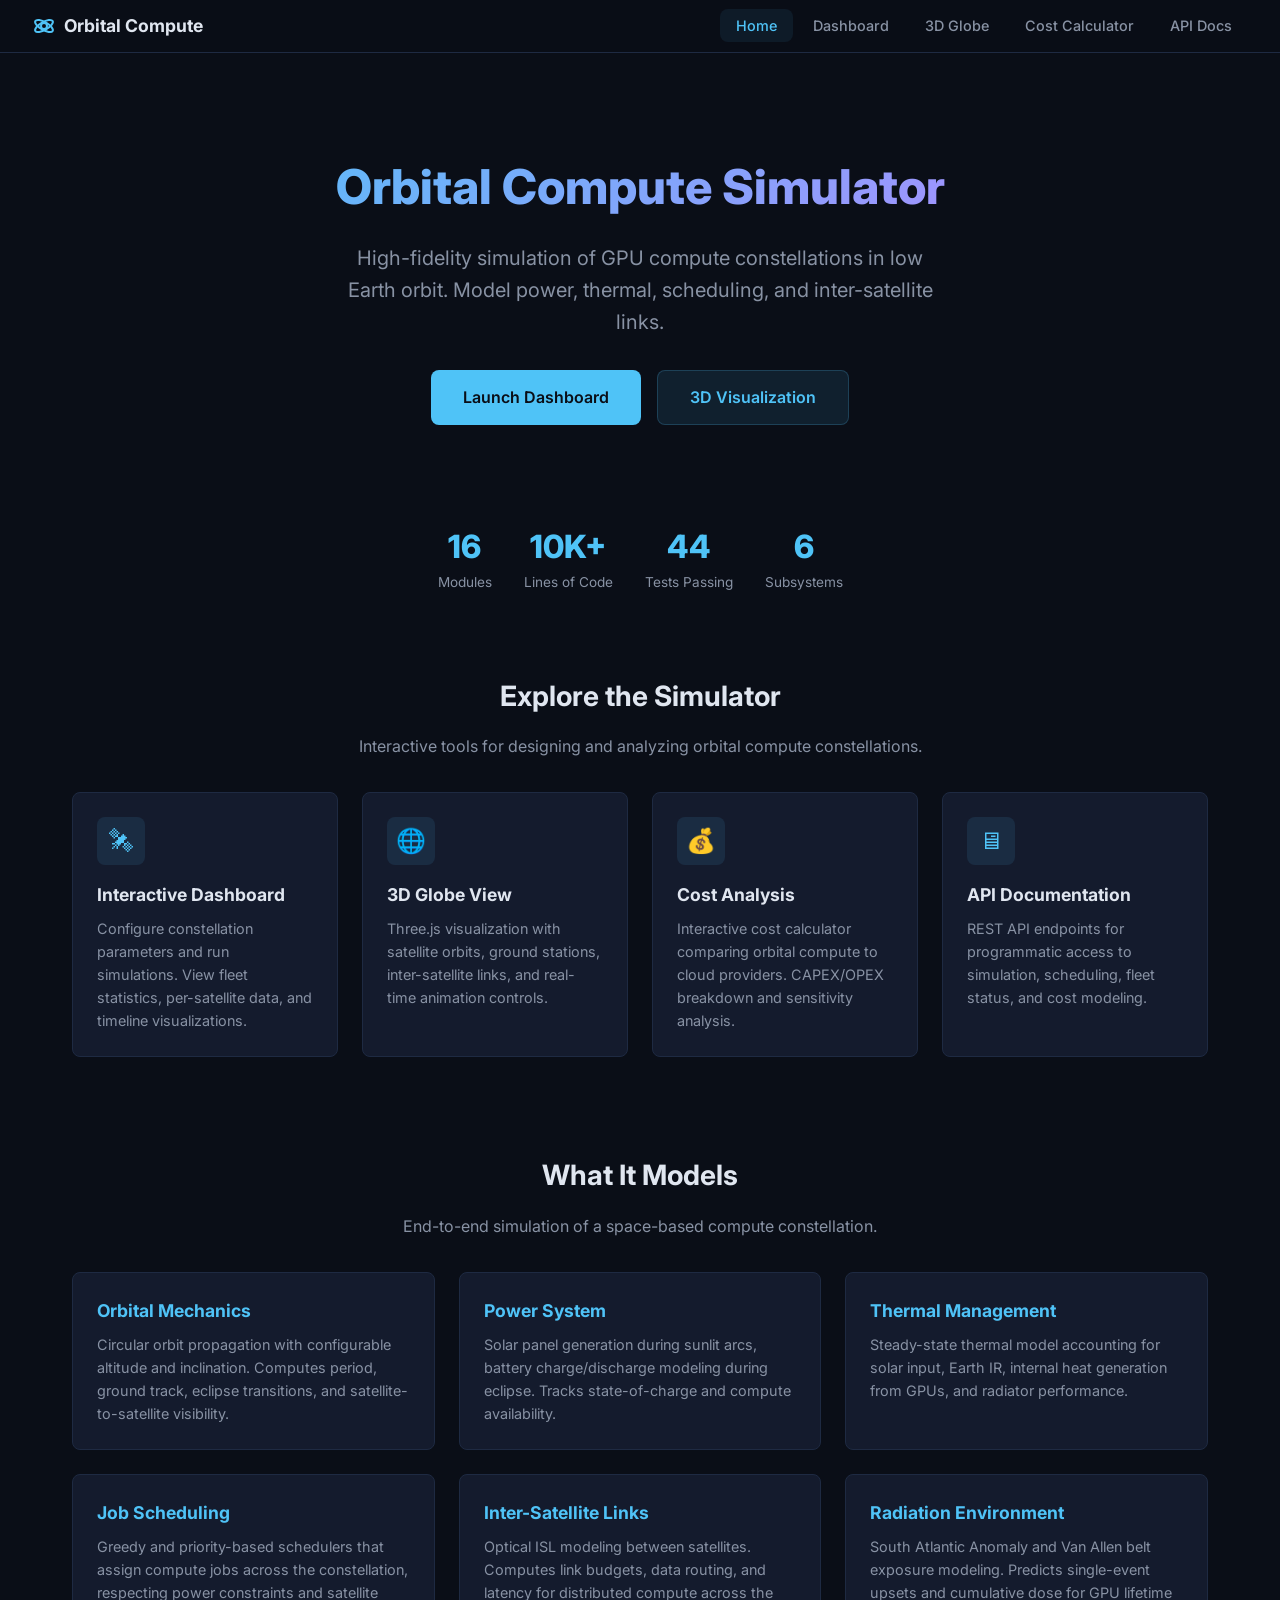
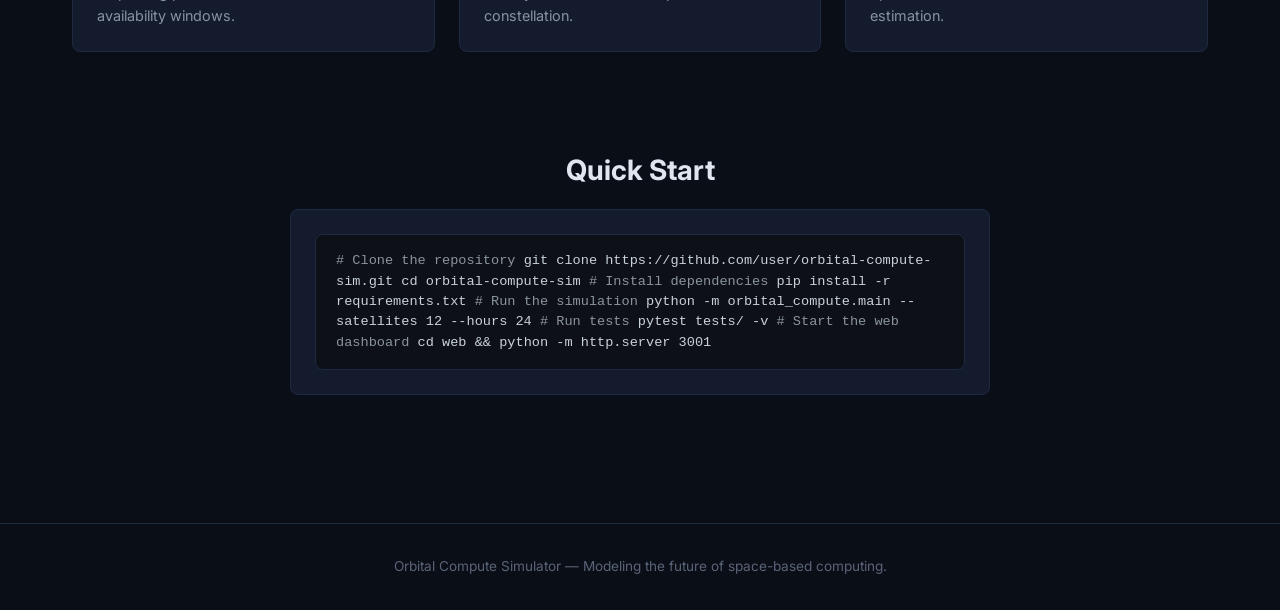
==== web/index.html @ 94889fdb "Add web app: dashboard, 3D globe, cost calculator, landing page Full browser-based web app with: - L" ====
<!DOCTYPE html>
<html lang="en">
<head>
  <meta charset="UTF-8">
  <meta name="viewport" content="width=device-width, initial-scale=1.0">
  <title>Orbital Compute Simulator</title>
  <link rel="stylesheet" href="css/style.css">
  <link rel="preconnect" href="https://fonts.googleapis.com">
  <link href="https://fonts.googleapis.com/css2?family=Inter:wght@400;500;600;700;800&display=swap" rel="stylesheet">
</head>
<body>
  <nav class="navbar">
    <a href="index.html" class="nav-brand">
      <svg viewBox="0 0 24 24" fill="none" stroke="#4fc3f7" stroke-width="2"><circle cx="12" cy="12" r="3"/><ellipse cx="12" cy="12" rx="10" ry="4" transform="rotate(-30 12 12)"/><ellipse cx="12" cy="12" rx="10" ry="4" transform="rotate(30 12 12)"/></svg>
      Orbital Compute
    </a>
    <button class="nav-toggle" onclick="document.querySelector('.nav-links').classList.toggle('open')">&#9776;</button>
    <ul class="nav-links">
      <li><a href="index.html" class="active">Home</a></li>
      <li><a href="dashboard.html">Dashboard</a></li>
      <li><a href="globe.html">3D Globe</a></li>
      <li><a href="cost.html">Cost Calculator</a></li>
      <li><a href="api-docs.html">API Docs</a></li>
    </ul>
  </nav>

  <main class="container">
    <section class="hero">
      <h1>Orbital Compute Simulator</h1>
      <p class="tagline">High-fidelity simulation of GPU compute constellations in low Earth orbit. Model power, thermal, scheduling, and inter-satellite links.</p>
      <div style="display:flex;gap:1rem;justify-content:center;flex-wrap:wrap">
        <a href="dashboard.html" class="btn btn-primary btn-lg">Launch Dashboard</a>
        <a href="globe.html" class="btn btn-secondary btn-lg">3D Visualization</a>
      </div>
    </section>

    <section class="stats-row">
      <div class="stat-item">
        <div class="stat-value">16</div>
        <div class="stat-label">Modules</div>
      </div>
      <div class="stat-item">
        <div class="stat-value">10K+</div>
        <div class="stat-label">Lines of Code</div>
      </div>
      <div class="stat-item">
        <div class="stat-value">44</div>
        <div class="stat-label">Tests Passing</div>
      </div>
      <div class="stat-item">
        <div class="stat-value">6</div>
        <div class="stat-label">Subsystems</div>
      </div>
    </section>

    <section class="section">
      <h2 class="section-title">Explore the Simulator</h2>
      <p class="section-subtitle">Interactive tools for designing and analyzing orbital compute constellations.</p>
      <div class="card-grid">
        <a href="dashboard.html" class="card" style="text-decoration:none">
          <div class="card-icon">&#128752;</div>
          <h3>Interactive Dashboard</h3>
          <p>Configure constellation parameters and run simulations. View fleet statistics, per-satellite data, and timeline visualizations.</p>
        </a>
        <a href="globe.html" class="card" style="text-decoration:none">
          <div class="card-icon">&#127760;</div>
          <h3>3D Globe View</h3>
          <p>Three.js visualization with satellite orbits, ground stations, inter-satellite links, and real-time animation controls.</p>
        </a>
        <a href="cost.html" class="card" style="text-decoration:none">
          <div class="card-icon">&#128176;</div>
          <h3>Cost Analysis</h3>
          <p>Interactive cost calculator comparing orbital compute to cloud providers. CAPEX/OPEX breakdown and sensitivity analysis.</p>
        </a>
        <a href="api-docs.html" class="card" style="text-decoration:none">
          <div class="card-icon">&#128421;</div>
          <h3>API Documentation</h3>
          <p>REST API endpoints for programmatic access to simulation, scheduling, fleet status, and cost modeling.</p>
        </a>
      </div>
    </section>

    <section class="section">
      <h2 class="section-title">What It Models</h2>
      <p class="section-subtitle">End-to-end simulation of a space-based compute constellation.</p>
      <div class="card-grid" style="grid-template-columns: repeat(auto-fit, minmax(300px, 1fr))">
        <div class="card">
          <h3 style="color:var(--accent)">Orbital Mechanics</h3>
          <p>Circular orbit propagation with configurable altitude and inclination. Computes period, ground track, eclipse transitions, and satellite-to-satellite visibility.</p>
        </div>
        <div class="card">
          <h3 style="color:var(--accent)">Power System</h3>
          <p>Solar panel generation during sunlit arcs, battery charge/discharge modeling during eclipse. Tracks state-of-charge and compute availability.</p>
        </div>
        <div class="card">
          <h3 style="color:var(--accent)">Thermal Management</h3>
          <p>Steady-state thermal model accounting for solar input, Earth IR, internal heat generation from GPUs, and radiator performance.</p>
        </div>
        <div class="card">
          <h3 style="color:var(--accent)">Job Scheduling</h3>
          <p>Greedy and priority-based schedulers that assign compute jobs across the constellation, respecting power constraints and satellite availability windows.</p>
        </div>
        <div class="card">
          <h3 style="color:var(--accent)">Inter-Satellite Links</h3>
          <p>Optical ISL modeling between satellites. Computes link budgets, data routing, and latency for distributed compute across the constellation.</p>
        </div>
        <div class="card">
          <h3 style="color:var(--accent)">Radiation Environment</h3>
          <p>South Atlantic Anomaly and Van Allen belt exposure modeling. Predicts single-event upsets and cumulative dose for GPU lifetime estimation.</p>
        </div>
      </div>
    </section>

    <section class="section">
      <h2 class="section-title">Quick Start</h2>
      <div class="card" style="max-width:700px;margin:0 auto">
        <div class="code-block"><span class="comment"># Clone the repository</span>
git clone https://github.com/user/orbital-compute-sim.git
cd orbital-compute-sim

<span class="comment"># Install dependencies</span>
pip install -r requirements.txt

<span class="comment"># Run the simulation</span>
python -m orbital_compute.main --satellites 12 --hours 24

<span class="comment"># Run tests</span>
pytest tests/ -v

<span class="comment"># Start the web dashboard</span>
cd web && python -m http.server 3001</div>
      </div>
    </section>
  </main>

  <footer class="footer">
    Orbital Compute Simulator &mdash; Modeling the future of space-based computing.
  </footer>
</body>
</html>
---- web/css/style.css ----
/* === Orbital Compute Simulator — Shared Styles === */

:root {
  --bg-primary: #0a0e17;
  --bg-card: #141b2d;
  --bg-card-hover: #1a2340;
  --accent: #4fc3f7;
  --accent-dim: #2196f3;
  --text-primary: #e0e6f0;
  --text-secondary: #8892a4;
  --text-muted: #5a6478;
  --border: #1e2a42;
  --success: #66bb6a;
  --warning: #ffa726;
  --danger: #ef5350;
  --radius: 8px;
  --shadow: 0 4px 24px rgba(0,0,0,0.3);
  --font: 'Inter', -apple-system, BlinkMacSystemFont, 'Segoe UI', Roboto, sans-serif;
  --font-mono: 'JetBrains Mono', 'Fira Code', 'Consolas', monospace;
}

*, *::before, *::after { box-sizing: border-box; margin: 0; padding: 0; }

html { font-size: 16px; scroll-behavior: smooth; }

body {
  font-family: var(--font);
  background: var(--bg-primary);
  color: var(--text-primary);
  line-height: 1.6;
  min-height: 100vh;
}

a { color: var(--accent); text-decoration: none; }
a:hover { text-decoration: underline; }

/* === Navigation === */
.navbar {
  display: flex;
  align-items: center;
  justify-content: space-between;
  padding: 0.75rem 2rem;
  background: rgba(10, 14, 23, 0.95);
  border-bottom: 1px solid var(--border);
  position: sticky;
  top: 0;
  z-index: 100;
  backdrop-filter: blur(12px);
}

.nav-brand {
  display: flex;
  align-items: center;
  gap: 0.5rem;
  font-weight: 700;
  font-size: 1.1rem;
  color: var(--text-primary);
}

.nav-brand svg { width: 24px; height: 24px; }

.nav-links {
  display: flex;
  gap: 0.25rem;
  list-style: none;
}

.nav-links a {
  padding: 0.5rem 1rem;
  border-radius: var(--radius);
  color: var(--text-secondary);
  font-size: 0.9rem;
  font-weight: 500;
  transition: all 0.2s;
}

.nav-links a:hover, .nav-links a.active {
  color: var(--accent);
  background: rgba(79, 195, 247, 0.08);
  text-decoration: none;
}

.nav-toggle { display: none; background: none; border: none; color: var(--text-primary); font-size: 1.5rem; cursor: pointer; }

/* === Layout === */
.container { max-width: 1200px; margin: 0 auto; padding: 2rem; }
.container-wide { max-width: 1400px; margin: 0 auto; padding: 2rem; }

/* === Hero === */
.hero {
  text-align: center;
  padding: 4rem 2rem;
}

.hero h1 {
  font-size: 3rem;
  font-weight: 800;
  background: linear-gradient(135deg, var(--accent), #b388ff);
  -webkit-background-clip: text;
  -webkit-text-fill-color: transparent;
  background-clip: text;
  margin-bottom: 1rem;
}

.hero .tagline {
  font-size: 1.25rem;
  color: var(--text-secondary);
  max-width: 600px;
  margin: 0 auto 2rem;
}

/* === Cards === */
.card {
  background: var(--bg-card);
  border: 1px solid var(--border);
  border-radius: var(--radius);
  padding: 1.5rem;
  transition: all 0.2s;
}

.card:hover {
  background: var(--bg-card-hover);
  border-color: rgba(79, 195, 247, 0.2);
  box-shadow: var(--shadow);
}

.card-grid {
  display: grid;
  grid-template-columns: repeat(auto-fit, minmax(260px, 1fr));
  gap: 1.5rem;
}

.card h3 {
  font-size: 1.1rem;
  margin-bottom: 0.5rem;
  color: var(--text-primary);
}

.card p {
  color: var(--text-secondary);
  font-size: 0.9rem;
}

.card-icon {
  width: 48px;
  height: 48px;
  border-radius: var(--radius);
  background: rgba(79, 195, 247, 0.1);
  display: flex;
  align-items: center;
  justify-content: center;
  margin-bottom: 1rem;
  font-size: 1.5rem;
}

/* === Stats Row === */
.stats-row {
  display: flex;
  gap: 2rem;
  justify-content: center;
  flex-wrap: wrap;
  margin: 2rem 0;
}

.stat-item {
  text-align: center;
}

.stat-value {
  font-size: 2rem;
  font-weight: 800;
  color: var(--accent);
}

.stat-label {
  font-size: 0.85rem;
  color: var(--text-secondary);
}

/* === Section === */
.section {
  padding: 3rem 0;
}

.section-title {
  font-size: 1.75rem;
  font-weight: 700;
  margin-bottom: 1rem;
  text-align: center;
}

.section-subtitle {
  color: var(--text-secondary);
  text-align: center;
  margin-bottom: 2rem;
  max-width: 600px;
  margin-left: auto;
  margin-right: auto;
}

/* === Buttons === */
.btn {
  display: inline-flex;
  align-items: center;
  gap: 0.5rem;
  padding: 0.65rem 1.5rem;
  border-radius: var(--radius);
  font-weight: 600;
  font-size: 0.9rem;
  border: none;
  cursor: pointer;
  transition: all 0.2s;
  font-family: var(--font);
}

.btn-primary {
  background: var(--accent);
  color: #0a0e17;
}

.btn-primary:hover { background: #29b6f6; }

.btn-secondary {
  background: rgba(79, 195, 247, 0.1);
  color: var(--accent);
  border: 1px solid rgba(79, 195, 247, 0.2);
}

.btn-secondary:hover { background: rgba(79, 195, 247, 0.2); }

.btn-lg { padding: 0.85rem 2rem; font-size: 1rem; }

/* === Controls Panel === */
.controls-panel {
  background: var(--bg-card);
  border: 1px solid var(--border);
  border-radius: var(--radius);
  padding: 1.5rem;
  margin-bottom: 1.5rem;
}

.controls-grid {
  display: grid;
  grid-template-columns: repeat(auto-fit, minmax(200px, 1fr));
  gap: 1rem;
  align-items: end;
}

.control-group {
  display: flex;
  flex-direction: column;
  gap: 0.35rem;
}

.control-group label {
  font-size: 0.8rem;
  color: var(--text-secondary);
  font-weight: 600;
  text-transform: uppercase;
  letter-spacing: 0.05em;
}

.control-group input[type="range"] {
  -webkit-appearance: none;
  appearance: none;
  width: 100%;
  height: 6px;
  border-radius: 3px;
  background: var(--border);
  outline: none;
}

.control-group input[type="range"]::-webkit-slider-thumb {
  -webkit-appearance: none;
  appearance: none;
  width: 18px;
  height: 18px;
  border-radius: 50%;
  background: var(--accent);
  cursor: pointer;
}

.control-group select {
  background: var(--bg-primary);
  color: var(--text-primary);
  border: 1px solid var(--border);
  border-radius: var(--radius);
  padding: 0.5rem;
  font-family: var(--font);
  font-size: 0.9rem;
}

.control-value {
  font-size: 0.9rem;
  color: var(--accent);
  font-weight: 600;
}

/* === Tables === */
.table-wrap {
  overflow-x: auto;
  border-radius: var(--radius);
  border: 1px solid var(--border);
}

table {
  width: 100%;
  border-collapse: collapse;
  font-size: 0.85rem;
}

th {
  background: var(--bg-card);
  color: var(--text-secondary);
  font-weight: 600;
  text-transform: uppercase;
  letter-spacing: 0.05em;
  font-size: 0.75rem;
  padding: 0.75rem 1rem;
  text-align: left;
  border-bottom: 1px solid var(--border);
}

td {
  padding: 0.65rem 1rem;
  border-bottom: 1px solid var(--border);
}

tr:hover td { background: rgba(79, 195, 247, 0.03); }

/* === Code Blocks === */
.code-block {
  background: #0d1117;
  border: 1px solid var(--border);
  border-radius: var(--radius);
  padding: 1rem 1.25rem;
  font-family: var(--font-mono);
  font-size: 0.85rem;
  overflow-x: auto;
  line-height: 1.5;
  color: #c9d1d9;
}

.code-block .comment { color: #8b949e; }
.code-block .string { color: #a5d6ff; }
.code-block .keyword { color: #ff7b72; }
.code-block .number { color: #79c0ff; }

/* === Badge === */
.badge {
  display: inline-block;
  padding: 0.2rem 0.6rem;
  border-radius: 4px;
  font-size: 0.75rem;
  font-weight: 600;
}

.badge-success { background: rgba(102, 187, 106, 0.15); color: var(--success); }
.badge-warning { background: rgba(255, 167, 38, 0.15); color: var(--warning); }
.badge-danger  { background: rgba(239, 83, 80, 0.15); color: var(--danger); }
.badge-info    { background: rgba(79, 195, 247, 0.15); color: var(--accent); }

/* === Canvas Container === */
.chart-container {
  background: var(--bg-card);
  border: 1px solid var(--border);
  border-radius: var(--radius);
  padding: 1rem;
  margin-bottom: 1rem;
}

.chart-container canvas {
  width: 100%;
  height: 300px;
}

.chart-title {
  font-size: 0.85rem;
  font-weight: 600;
  color: var(--text-secondary);
  text-transform: uppercase;
  letter-spacing: 0.05em;
  margin-bottom: 0.75rem;
}

/* === Globe Container === */
#globe-container {
  width: 100%;
  height: calc(100vh - 60px);
  position: relative;
}

#globe-container canvas { display: block; }

.globe-overlay {
  position: absolute;
  top: 1rem;
  left: 1rem;
  z-index: 10;
}

.globe-info {
  position: absolute;
  bottom: 1rem;
  right: 1rem;
  z-index: 10;
  background: rgba(20, 27, 45, 0.9);
  border: 1px solid var(--border);
  border-radius: var(--radius);
  padding: 1rem;
  min-width: 220px;
  backdrop-filter: blur(8px);
}

.time-controls {
  position: absolute;
  bottom: 1rem;
  left: 50%;
  transform: translateX(-50%);
  z-index: 10;
  display: flex;
  align-items: center;
  gap: 0.75rem;
  background: rgba(20, 27, 45, 0.9);
  border: 1px solid var(--border);
  border-radius: var(--radius);
  padding: 0.75rem 1.25rem;
  backdrop-filter: blur(8px);
}

.time-controls input[type="range"] { width: 300px; }

.time-controls button {
  background: rgba(79, 195, 247, 0.15);
  border: 1px solid rgba(79, 195, 247, 0.3);
  color: var(--accent);
  border-radius: var(--radius);
  padding: 0.4rem 0.8rem;
  cursor: pointer;
  font-family: var(--font);
  font-weight: 600;
}

/* === API Docs === */
.endpoint {
  background: var(--bg-card);
  border: 1px solid var(--border);
  border-radius: var(--radius);
  margin-bottom: 1.5rem;
  overflow: hidden;
}

.endpoint-header {
  display: flex;
  align-items: center;
  gap: 0.75rem;
  padding: 1rem 1.25rem;
  border-bottom: 1px solid var(--border);
  cursor: pointer;
}

.endpoint-header:hover { background: rgba(79, 195, 247, 0.03); }

.method {
  padding: 0.25rem 0.6rem;
  border-radius: 4px;
  font-size: 0.75rem;
  font-weight: 700;
  font-family: var(--font-mono);
}

.method-get { background: rgba(102, 187, 106, 0.15); color: var(--success); }
.method-post { background: rgba(79, 195, 247, 0.15); color: var(--accent); }
.method-put { background: rgba(255, 167, 38, 0.15); color: var(--warning); }
.method-delete { background: rgba(239, 83, 80, 0.15); color: var(--danger); }

.endpoint-path {
  font-family: var(--font-mono);
  font-size: 0.9rem;
  font-weight: 600;
}

.endpoint-desc {
  color: var(--text-secondary);
  font-size: 0.85rem;
  margin-left: auto;
}

.endpoint-body {
  padding: 1.25rem;
}

/* === Footer === */
.footer {
  text-align: center;
  padding: 2rem;
  border-top: 1px solid var(--border);
  color: var(--text-muted);
  font-size: 0.85rem;
  margin-top: 3rem;
}

/* === Responsive === */
@media (max-width: 768px) {
  .navbar { padding: 0.75rem 1rem; }

  .nav-links {
    display: none;
    position: absolute;
    top: 100%;
    left: 0;
    right: 0;
    flex-direction: column;
    background: var(--bg-primary);
    border-bottom: 1px solid var(--border);
    padding: 0.5rem;
  }

  .nav-links.open { display: flex; }
  .nav-toggle { display: block; }

  .hero h1 { font-size: 2rem; }
  .hero .tagline { font-size: 1rem; }
  .container, .container-wide { padding: 1rem; }
  .controls-grid { grid-template-columns: 1fr; }
  .stats-row { gap: 1rem; }
  .time-controls { flex-wrap: wrap; width: 90%; }
  .time-controls input[type="range"] { width: 100%; }
}

/* === Utility === */
.flex { display: flex; }
.flex-col { flex-direction: column; }
.gap-1 { gap: 1rem; }
.gap-2 { gap: 2rem; }
.mt-1 { margin-top: 1rem; }
.mt-2 { margin-top: 2rem; }
.mb-1 { margin-bottom: 1rem; }
.mb-2 { margin-bottom: 2rem; }
.text-center { text-align: center; }
.text-accent { color: var(--accent); }
.text-muted { color: var(--text-secondary); }
.text-sm { font-size: 0.85rem; }
.fw-bold { font-weight: 700; }
.w-full { width: 100%; }

/* Loading spinner */
.spinner {
  width: 24px;
  height: 24px;
  border: 3px solid var(--border);
  border-top-color: var(--accent);
  border-radius: 50%;
  animation: spin 0.8s linear infinite;
  display: inline-block;
}

@keyframes spin { to { transform: rotate(360deg); } }

/* Fade in animation */
.fade-in {
  animation: fadeIn 0.4s ease-out;
}

@keyframes fadeIn {
  from { opacity: 0; transform: translateY(8px); }
  to { opacity: 1; transform: translateY(0); }
}
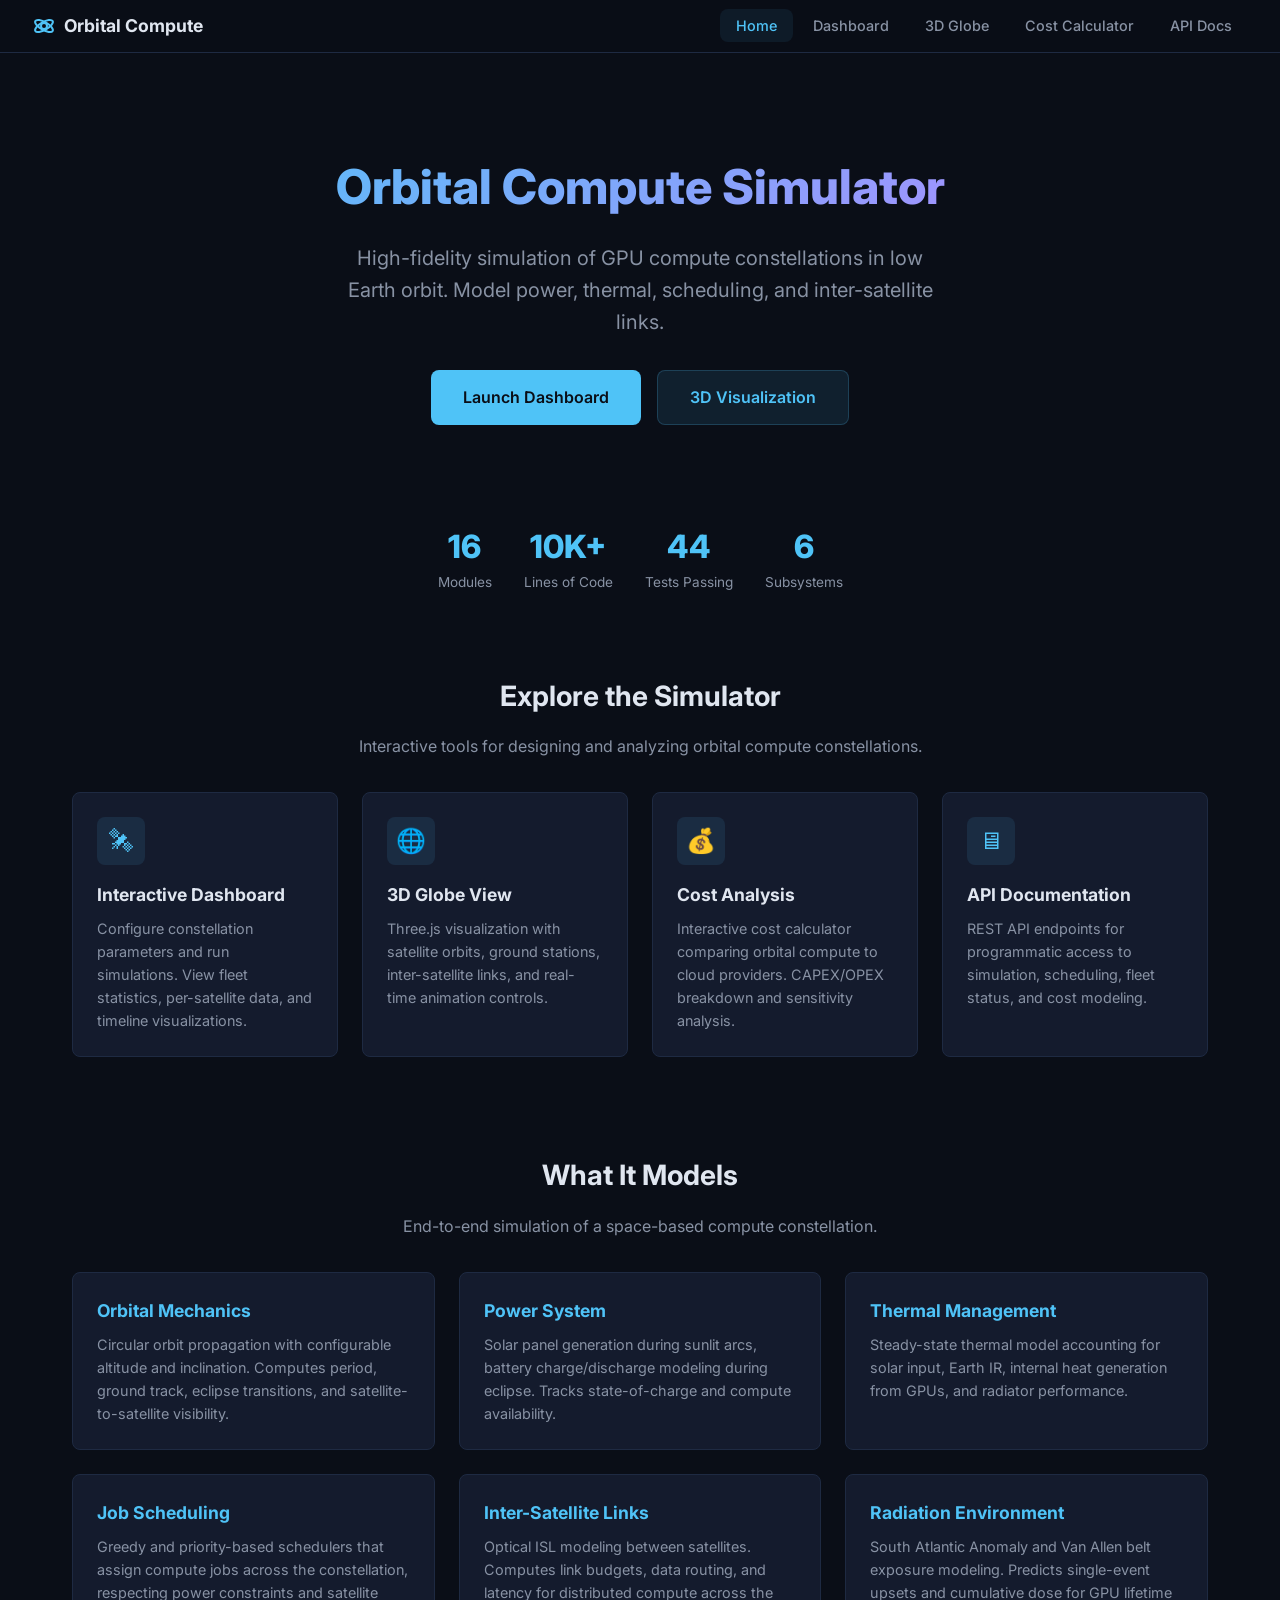
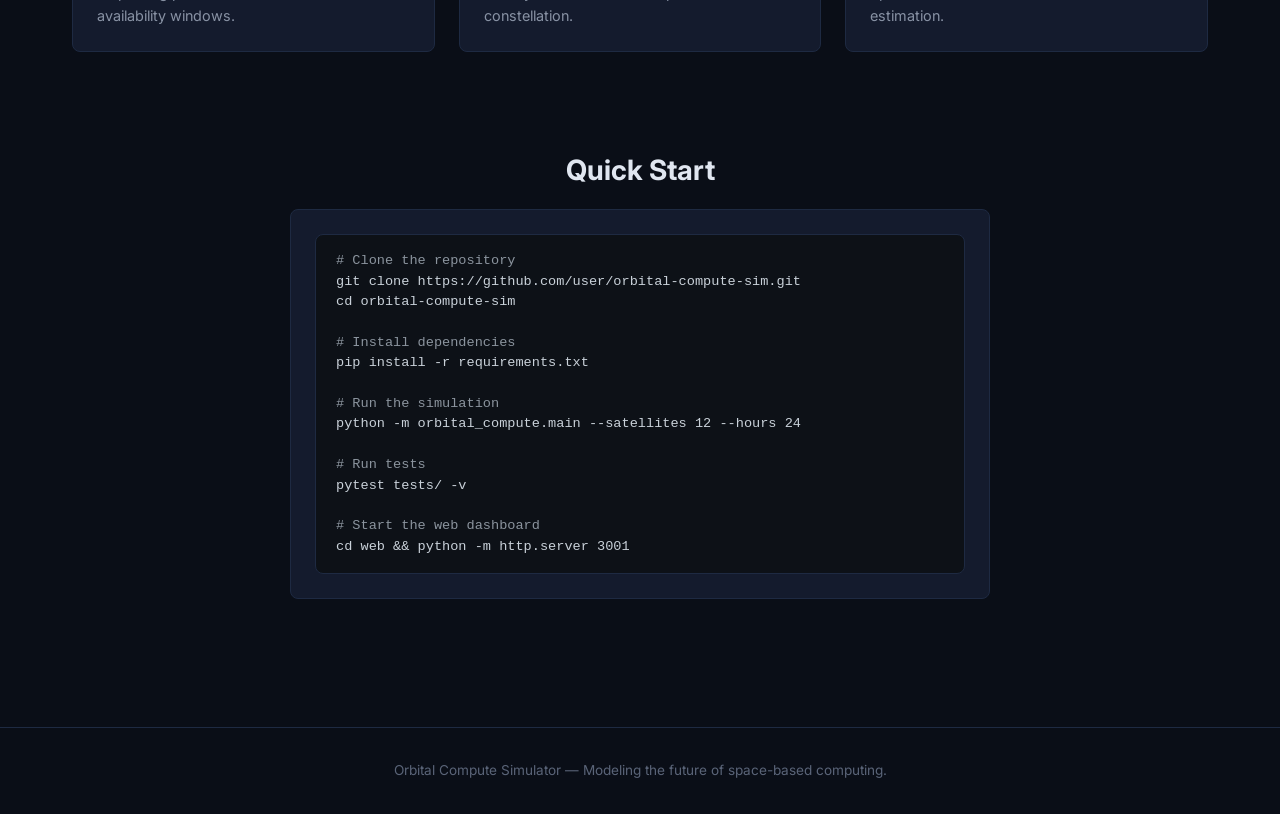
==== commit 83a22ee6: "Add CONTRIBUTING guide, CI, and project memory - CONTRIBUTING.md: Guide for open-source contributors" ====
--- a/web/index.html
+++ b/web/index.html
@@ -35,22 +35,10 @@
     </section>
 
     <section class="stats-row">
-      <div class="stat-item">
-        <div class="stat-value">16</div>
-        <div class="stat-label">Modules</div>
-      </div>
-      <div class="stat-item">
-        <div class="stat-value">10K+</div>
-        <div class="stat-label">Lines of Code</div>
-      </div>
-      <div class="stat-item">
-        <div class="stat-value">44</div>
-        <div class="stat-label">Tests Passing</div>
-      </div>
-      <div class="stat-item">
-        <div class="stat-value">6</div>
-        <div class="stat-label">Subsystems</div>
-      </div>
+      <div class="stat-item"><div class="stat-value">16</div><div class="stat-label">Modules</div></div>
+      <div class="stat-item"><div class="stat-value">10K+</div><div class="stat-label">Lines of Code</div></div>
+      <div class="stat-item"><div class="stat-value">44</div><div class="stat-label">Tests Passing</div></div>
+      <div class="stat-item"><div class="stat-value">6</div><div class="stat-label">Subsystems</div></div>
     </section>
 
     <section class="section">
--- a/web/css/style.css
+++ b/web/css/style.css
@@ -20,7 +20,6 @@
 }
 
 *, *::before, *::after { box-sizing: border-box; margin: 0; padding: 0; }
-
 html { font-size: 16px; scroll-behavior: smooth; }
 
 body {
@@ -59,11 +58,7 @@
 
 .nav-brand svg { width: 24px; height: 24px; }
 
-.nav-links {
-  display: flex;
-  gap: 0.25rem;
-  list-style: none;
-}
+.nav-links { display: flex; gap: 0.25rem; list-style: none; }
 
 .nav-links a {
   padding: 0.5rem 1rem;
@@ -87,10 +82,7 @@
 .container-wide { max-width: 1400px; margin: 0 auto; padding: 2rem; }
 
 /* === Hero === */
-.hero {
-  text-align: center;
-  padding: 4rem 2rem;
-}
+.hero { text-align: center; padding: 4rem 2rem; }
 
 .hero h1 {
   font-size: 3rem;
@@ -130,16 +122,8 @@
   gap: 1.5rem;
 }
 
-.card h3 {
-  font-size: 1.1rem;
-  margin-bottom: 0.5rem;
-  color: var(--text-primary);
-}
-
-.card p {
-  color: var(--text-secondary);
-  font-size: 0.9rem;
-}
+.card h3 { font-size: 1.1rem; margin-bottom: 0.5rem; color: var(--text-primary); }
+.card p { color: var(--text-secondary); font-size: 0.9rem; }
 
 .card-icon {
   width: 48px;
@@ -153,84 +137,31 @@
   font-size: 1.5rem;
 }
 
-/* === Stats Row === */
-.stats-row {
-  display: flex;
-  gap: 2rem;
-  justify-content: center;
-  flex-wrap: wrap;
-  margin: 2rem 0;
-}
-
-.stat-item {
-  text-align: center;
-}
-
-.stat-value {
-  font-size: 2rem;
-  font-weight: 800;
-  color: var(--accent);
-}
-
-.stat-label {
-  font-size: 0.85rem;
-  color: var(--text-secondary);
-}
+/* === Stats === */
+.stats-row { display: flex; gap: 2rem; justify-content: center; flex-wrap: wrap; margin: 2rem 0; }
+.stat-item { text-align: center; }
+.stat-value { font-size: 2rem; font-weight: 800; color: var(--accent); }
+.stat-label { font-size: 0.85rem; color: var(--text-secondary); }
 
 /* === Section === */
-.section {
-  padding: 3rem 0;
-}
-
-.section-title {
-  font-size: 1.75rem;
-  font-weight: 700;
-  margin-bottom: 1rem;
-  text-align: center;
-}
-
-.section-subtitle {
-  color: var(--text-secondary);
-  text-align: center;
-  margin-bottom: 2rem;
-  max-width: 600px;
-  margin-left: auto;
-  margin-right: auto;
-}
+.section { padding: 3rem 0; }
+.section-title { font-size: 1.75rem; font-weight: 700; margin-bottom: 1rem; text-align: center; }
+.section-subtitle { color: var(--text-secondary); text-align: center; margin-bottom: 2rem; max-width: 600px; margin-left: auto; margin-right: auto; }
 
 /* === Buttons === */
 .btn {
-  display: inline-flex;
-  align-items: center;
-  gap: 0.5rem;
-  padding: 0.65rem 1.5rem;
-  border-radius: var(--radius);
-  font-weight: 600;
-  font-size: 0.9rem;
-  border: none;
-  cursor: pointer;
-  transition: all 0.2s;
-  font-family: var(--font);
-}
-
-.btn-primary {
-  background: var(--accent);
-  color: #0a0e17;
-}
-
+  display: inline-flex; align-items: center; gap: 0.5rem;
+  padding: 0.65rem 1.5rem; border-radius: var(--radius);
+  font-weight: 600; font-size: 0.9rem; border: none;
+  cursor: pointer; transition: all 0.2s; font-family: var(--font);
+}
+.btn-primary { background: var(--accent); color: #0a0e17; }
 .btn-primary:hover { background: #29b6f6; }
-
-.btn-secondary {
-  background: rgba(79, 195, 247, 0.1);
-  color: var(--accent);
-  border: 1px solid rgba(79, 195, 247, 0.2);
-}
-
+.btn-secondary { background: rgba(79, 195, 247, 0.1); color: var(--accent); border: 1px solid rgba(79, 195, 247, 0.2); }
 .btn-secondary:hover { background: rgba(79, 195, 247, 0.2); }
-
 .btn-lg { padding: 0.85rem 2rem; font-size: 1rem; }
 
-/* === Controls Panel === */
+/* === Controls === */
 .controls-panel {
   background: var(--bg-card);
   border: 1px solid var(--border);
@@ -246,279 +177,135 @@
   align-items: end;
 }
 
-.control-group {
-  display: flex;
-  flex-direction: column;
-  gap: 0.35rem;
-}
+.control-group { display: flex; flex-direction: column; gap: 0.35rem; }
 
 .control-group label {
-  font-size: 0.8rem;
-  color: var(--text-secondary);
-  font-weight: 600;
-  text-transform: uppercase;
-  letter-spacing: 0.05em;
+  font-size: 0.8rem; color: var(--text-secondary);
+  font-weight: 600; text-transform: uppercase; letter-spacing: 0.05em;
 }
 
 .control-group input[type="range"] {
-  -webkit-appearance: none;
-  appearance: none;
-  width: 100%;
-  height: 6px;
-  border-radius: 3px;
-  background: var(--border);
-  outline: none;
+  -webkit-appearance: none; appearance: none; width: 100%; height: 6px;
+  border-radius: 3px; background: var(--border); outline: none;
 }
 
 .control-group input[type="range"]::-webkit-slider-thumb {
-  -webkit-appearance: none;
-  appearance: none;
-  width: 18px;
-  height: 18px;
-  border-radius: 50%;
-  background: var(--accent);
-  cursor: pointer;
+  -webkit-appearance: none; appearance: none; width: 18px; height: 18px;
+  border-radius: 50%; background: var(--accent); cursor: pointer;
 }
 
 .control-group select {
-  background: var(--bg-primary);
-  color: var(--text-primary);
-  border: 1px solid var(--border);
-  border-radius: var(--radius);
-  padding: 0.5rem;
-  font-family: var(--font);
-  font-size: 0.9rem;
-}
-
-.control-value {
-  font-size: 0.9rem;
-  color: var(--accent);
-  font-weight: 600;
-}
+  background: var(--bg-primary); color: var(--text-primary);
+  border: 1px solid var(--border); border-radius: var(--radius);
+  padding: 0.5rem; font-family: var(--font); font-size: 0.9rem;
+}
+
+.control-value { font-size: 0.9rem; color: var(--accent); font-weight: 600; }
 
 /* === Tables === */
-.table-wrap {
-  overflow-x: auto;
-  border-radius: var(--radius);
-  border: 1px solid var(--border);
-}
-
-table {
-  width: 100%;
-  border-collapse: collapse;
-  font-size: 0.85rem;
-}
-
+.table-wrap { overflow-x: auto; border-radius: var(--radius); border: 1px solid var(--border); }
+table { width: 100%; border-collapse: collapse; font-size: 0.85rem; }
 th {
-  background: var(--bg-card);
-  color: var(--text-secondary);
-  font-weight: 600;
-  text-transform: uppercase;
-  letter-spacing: 0.05em;
-  font-size: 0.75rem;
-  padding: 0.75rem 1rem;
-  text-align: left;
-  border-bottom: 1px solid var(--border);
-}
-
-td {
-  padding: 0.65rem 1rem;
-  border-bottom: 1px solid var(--border);
-}
-
+  background: var(--bg-card); color: var(--text-secondary); font-weight: 600;
+  text-transform: uppercase; letter-spacing: 0.05em; font-size: 0.75rem;
+  padding: 0.75rem 1rem; text-align: left; border-bottom: 1px solid var(--border);
+}
+td { padding: 0.65rem 1rem; border-bottom: 1px solid var(--border); }
 tr:hover td { background: rgba(79, 195, 247, 0.03); }
 
-/* === Code Blocks === */
+/* === Code === */
 .code-block {
-  background: #0d1117;
-  border: 1px solid var(--border);
-  border-radius: var(--radius);
-  padding: 1rem 1.25rem;
-  font-family: var(--font-mono);
-  font-size: 0.85rem;
-  overflow-x: auto;
-  line-height: 1.5;
-  color: #c9d1d9;
-}
-
+  background: #0d1117; border: 1px solid var(--border); border-radius: var(--radius);
+  padding: 1rem 1.25rem; font-family: var(--font-mono); font-size: 0.85rem;
+  overflow-x: auto; line-height: 1.5; color: #c9d1d9; white-space: pre;
+}
 .code-block .comment { color: #8b949e; }
 .code-block .string { color: #a5d6ff; }
 .code-block .keyword { color: #ff7b72; }
 .code-block .number { color: #79c0ff; }
 
 /* === Badge === */
-.badge {
-  display: inline-block;
-  padding: 0.2rem 0.6rem;
-  border-radius: 4px;
-  font-size: 0.75rem;
-  font-weight: 600;
-}
-
+.badge { display: inline-block; padding: 0.2rem 0.6rem; border-radius: 4px; font-size: 0.75rem; font-weight: 600; }
 .badge-success { background: rgba(102, 187, 106, 0.15); color: var(--success); }
 .badge-warning { background: rgba(255, 167, 38, 0.15); color: var(--warning); }
 .badge-danger  { background: rgba(239, 83, 80, 0.15); color: var(--danger); }
 .badge-info    { background: rgba(79, 195, 247, 0.15); color: var(--accent); }
 
-/* === Canvas Container === */
+/* === Charts === */
 .chart-container {
-  background: var(--bg-card);
-  border: 1px solid var(--border);
-  border-radius: var(--radius);
-  padding: 1rem;
-  margin-bottom: 1rem;
-}
-
-.chart-container canvas {
-  width: 100%;
-  height: 300px;
-}
-
+  background: var(--bg-card); border: 1px solid var(--border);
+  border-radius: var(--radius); padding: 1rem; margin-bottom: 1rem;
+}
+.chart-container canvas { width: 100%; height: 300px; }
 .chart-title {
-  font-size: 0.85rem;
-  font-weight: 600;
-  color: var(--text-secondary);
-  text-transform: uppercase;
-  letter-spacing: 0.05em;
-  margin-bottom: 0.75rem;
-}
-
-/* === Globe Container === */
-#globe-container {
-  width: 100%;
-  height: calc(100vh - 60px);
-  position: relative;
-}
-
+  font-size: 0.85rem; font-weight: 600; color: var(--text-secondary);
+  text-transform: uppercase; letter-spacing: 0.05em; margin-bottom: 0.75rem;
+}
+
+/* === Globe === */
+#globe-container { width: 100%; height: calc(100vh - 60px); position: relative; }
 #globe-container canvas { display: block; }
 
-.globe-overlay {
-  position: absolute;
-  top: 1rem;
-  left: 1rem;
-  z-index: 10;
-}
+.globe-overlay { position: absolute; top: 1rem; left: 1rem; z-index: 10; }
 
 .globe-info {
-  position: absolute;
-  bottom: 1rem;
-  right: 1rem;
-  z-index: 10;
-  background: rgba(20, 27, 45, 0.9);
-  border: 1px solid var(--border);
-  border-radius: var(--radius);
-  padding: 1rem;
-  min-width: 220px;
+  position: absolute; bottom: 1rem; right: 1rem; z-index: 10;
+  background: rgba(20, 27, 45, 0.9); border: 1px solid var(--border);
+  border-radius: var(--radius); padding: 1rem; min-width: 220px;
   backdrop-filter: blur(8px);
 }
 
 .time-controls {
-  position: absolute;
-  bottom: 1rem;
-  left: 50%;
-  transform: translateX(-50%);
-  z-index: 10;
-  display: flex;
-  align-items: center;
-  gap: 0.75rem;
-  background: rgba(20, 27, 45, 0.9);
-  border: 1px solid var(--border);
-  border-radius: var(--radius);
-  padding: 0.75rem 1.25rem;
-  backdrop-filter: blur(8px);
-}
-
+  position: absolute; bottom: 1rem; left: 50%; transform: translateX(-50%); z-index: 10;
+  display: flex; align-items: center; gap: 0.75rem;
+  background: rgba(20, 27, 45, 0.9); border: 1px solid var(--border);
+  border-radius: var(--radius); padding: 0.75rem 1.25rem; backdrop-filter: blur(8px);
+}
 .time-controls input[type="range"] { width: 300px; }
-
 .time-controls button {
-  background: rgba(79, 195, 247, 0.15);
-  border: 1px solid rgba(79, 195, 247, 0.3);
-  color: var(--accent);
-  border-radius: var(--radius);
-  padding: 0.4rem 0.8rem;
-  cursor: pointer;
-  font-family: var(--font);
-  font-weight: 600;
+  background: rgba(79, 195, 247, 0.15); border: 1px solid rgba(79, 195, 247, 0.3);
+  color: var(--accent); border-radius: var(--radius); padding: 0.4rem 0.8rem;
+  cursor: pointer; font-family: var(--font); font-weight: 600;
 }
 
 /* === API Docs === */
 .endpoint {
-  background: var(--bg-card);
-  border: 1px solid var(--border);
-  border-radius: var(--radius);
-  margin-bottom: 1.5rem;
-  overflow: hidden;
-}
-
+  background: var(--bg-card); border: 1px solid var(--border);
+  border-radius: var(--radius); margin-bottom: 1.5rem; overflow: hidden;
+}
 .endpoint-header {
-  display: flex;
-  align-items: center;
-  gap: 0.75rem;
-  padding: 1rem 1.25rem;
-  border-bottom: 1px solid var(--border);
-  cursor: pointer;
-}
-
+  display: flex; align-items: center; gap: 0.75rem;
+  padding: 1rem 1.25rem; border-bottom: 1px solid var(--border); cursor: pointer;
+}
 .endpoint-header:hover { background: rgba(79, 195, 247, 0.03); }
-
 .method {
-  padding: 0.25rem 0.6rem;
-  border-radius: 4px;
-  font-size: 0.75rem;
-  font-weight: 700;
-  font-family: var(--font-mono);
-}
-
+  padding: 0.25rem 0.6rem; border-radius: 4px;
+  font-size: 0.75rem; font-weight: 700; font-family: var(--font-mono);
+}
 .method-get { background: rgba(102, 187, 106, 0.15); color: var(--success); }
 .method-post { background: rgba(79, 195, 247, 0.15); color: var(--accent); }
 .method-put { background: rgba(255, 167, 38, 0.15); color: var(--warning); }
 .method-delete { background: rgba(239, 83, 80, 0.15); color: var(--danger); }
-
-.endpoint-path {
-  font-family: var(--font-mono);
-  font-size: 0.9rem;
-  font-weight: 600;
-}
-
-.endpoint-desc {
-  color: var(--text-secondary);
-  font-size: 0.85rem;
-  margin-left: auto;
-}
-
-.endpoint-body {
-  padding: 1.25rem;
-}
+.endpoint-path { font-family: var(--font-mono); font-size: 0.9rem; font-weight: 600; }
+.endpoint-desc { color: var(--text-secondary); font-size: 0.85rem; margin-left: auto; }
+.endpoint-body { padding: 1.25rem; }
 
 /* === Footer === */
 .footer {
-  text-align: center;
-  padding: 2rem;
-  border-top: 1px solid var(--border);
-  color: var(--text-muted);
-  font-size: 0.85rem;
-  margin-top: 3rem;
+  text-align: center; padding: 2rem; border-top: 1px solid var(--border);
+  color: var(--text-muted); font-size: 0.85rem; margin-top: 3rem;
 }
 
 /* === Responsive === */
 @media (max-width: 768px) {
   .navbar { padding: 0.75rem 1rem; }
-
   .nav-links {
-    display: none;
-    position: absolute;
-    top: 100%;
-    left: 0;
-    right: 0;
-    flex-direction: column;
-    background: var(--bg-primary);
-    border-bottom: 1px solid var(--border);
-    padding: 0.5rem;
+    display: none; position: absolute; top: 100%; left: 0; right: 0;
+    flex-direction: column; background: var(--bg-primary);
+    border-bottom: 1px solid var(--border); padding: 0.5rem;
   }
-
   .nav-links.open { display: flex; }
   .nav-toggle { display: block; }
-
   .hero h1 { font-size: 2rem; }
   .hero .tagline { font-size: 1rem; }
   .container, .container-wide { padding: 1rem; }
@@ -543,26 +330,11 @@
 .text-sm { font-size: 0.85rem; }
 .fw-bold { font-weight: 700; }
 .w-full { width: 100%; }
-
-/* Loading spinner */
+.hidden { display: none !important; }
+
 .spinner {
-  width: 24px;
-  height: 24px;
-  border: 3px solid var(--border);
-  border-top-color: var(--accent);
-  border-radius: 50%;
-  animation: spin 0.8s linear infinite;
-  display: inline-block;
-}
-
+  width: 24px; height: 24px;
+  border: 3px solid var(--border); border-top-color: var(--accent);
+  border-radius: 50%; animation: spin 0.8s linear infinite; display: inline-block;
+}
 @keyframes spin { to { transform: rotate(360deg); } }
-
-/* Fade in animation */
-.fade-in {
-  animation: fadeIn 0.4s ease-out;
-}
-
-@keyframes fadeIn {
-  from { opacity: 0; transform: translateY(8px); }
-  to { opacity: 1; transform: translateY(0); }
-}
